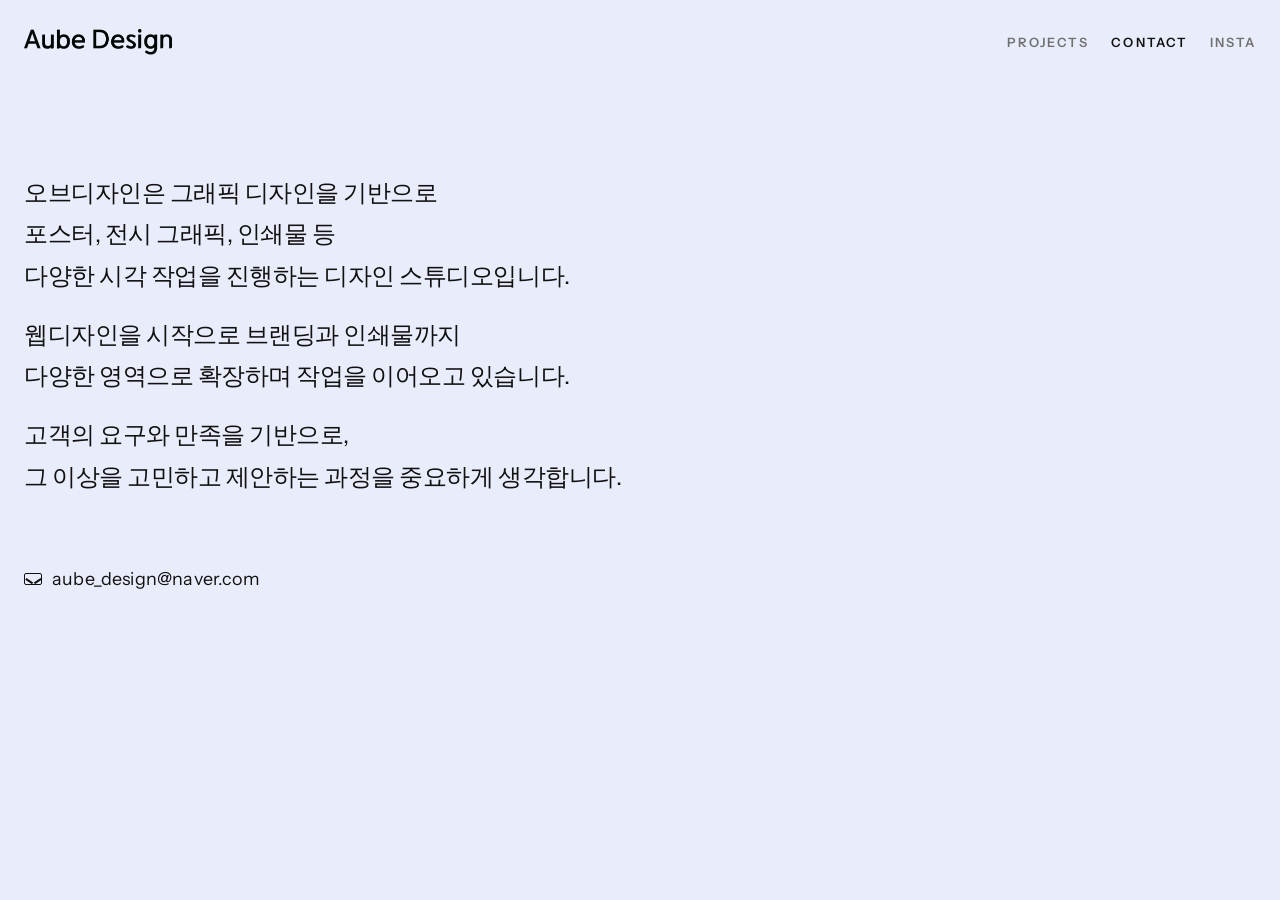
==== contact.html @ 8d256376 "Style contact email link" ====
<!DOCTYPE html>
<html lang="ko">
<head>
  <meta charset="UTF-8" />
  <meta name="viewport" content="width=device-width, initial-scale=1.0" />
  <title>Contact - Min Portfolio</title>
  <link rel="preconnect" href="https://fonts.googleapis.com" />
  <link rel="preconnect" href="https://fonts.gstatic.com" crossorigin />
  <link
    href="https://fonts.googleapis.com/css2?family=Instrument+Sans:wght@400;500;600;700&display=swap"
    rel="stylesheet"
  />
  <link rel="stylesheet" href="style.css" />
</head>
<body class="contact-page">
  <a class="skip-link" href="#content">본문으로 바로가기</a>

  <div class="page">
    <!-- 공통 상단 내비게이션 -->
    <header class="topbar reveal">
      <a class="brand" href="index.html" aria-label="Min Portfolio home">
        <span class="brand-text">MIN PORTFOLIO</span>
      </a>
      <nav class="menu" aria-label="주요 메뉴">
        <a href="project.html">Projects</a>
        <a href="contact.html" aria-current="page">Contact</a>
        <a href="https://www.instagram.com/aube.d_graphic/" target="_blank" rel="noopener noreferrer">Insta</a>
      </nav>
    </header>

    <main id="content">
      <section class="page-intro contact-intro reveal">
        <div class="contact-intro-copy">
          <p>
            오브디자인은 그래픽 디자인을 기반으로<br />
            포스터, 전시 그래픽, 인쇄물 등<br />
            다양한 시각 작업을 진행하는 디자인 스튜디오입니다.
          </p>
          <p>
            웹디자인을 시작으로 브랜딩과 인쇄물까지<br />
            다양한 영역으로 확장하며 작업을 이어오고 있습니다.
          </p>
          <p>
            고객의 요구와 만족을 기반으로,<br />
            그 이상을 고민하고 제안하는 과정을 중요하게 생각합니다.<br />
            <br />
          </p>
          <p class="contact-email">
            <a href="mailto:aube_design@naver.com">
              <span class="contact-email-icon" aria-hidden="true"></span>
              <span>aube_design@naver.com</span>
            </a>
          </p>
        </div>
      </section>

      <!-- 연락 정보 -->
      <section class="info-list info-list-contact contact-content reveal" aria-label="연락 정보" hidden>
        <div class="info-row">
          <span>Email</span>
          <a href="mailto:aube_design@naver.com">aube_design@naver.com</a>
        </div>
        <div class="info-row">
          <span>Kakaotalk</span>
          <p>채널</p>
        </div>
        <div class="info-row">
          <span>Instagram</span>
          <a href="https://www.instagram.com/aube.d_graphic/" target="_blank" rel="noopener noreferrer">@aube.d_graphic</a>
        </div>
      </section>
    </main>
  </div>

  <script src="script.js"></script>
</body>
</html>
---- style.css ----
:root {
  --bg: #ffffff;
  --surface: #f8f8f8;
  --text: #111111;
  --muted: #707070;
  --line: rgba(17, 17, 17, 0.12);
  --line-strong: rgba(17, 17, 17, 0.22);
  --font-sans: "Instrument Sans", sans-serif;
  --page-width: min(1280px, calc(100% - 40px));
  --page-padding-bottom: 80px;
  --section-padding-top: 88px;
  --work-padding-top: 112px;
  --grid-gap-x: 40px;
  --grid-gap-y: 64px;
  --radius: 2px;
  --shadow-soft: 0 16px 40px rgba(17, 17, 17, 0.06);
}

/* Base */
*,
*::before,
*::after {
  box-sizing: border-box;
}

html {
  scroll-behavior: smooth;
}

body {
  margin: 0;
  background: var(--bg);
  color: var(--text);
  font-family: var(--font-sans);
  letter-spacing: -0.015em;
}

body.contact-page {
  background: #e9ecfb;
}

a {
  color: inherit;
  text-decoration: none;
}

img {
  display: block;
  max-width: 100%;
}

.skip-link {
  position: absolute;
  top: 12px;
  left: 12px;
  z-index: 100;
  padding: 10px 14px;
  background: var(--text);
  color: var(--bg);
  transform: translateY(-150%);
  transition: transform 0.2s ease;
}

.skip-link:focus {
  transform: translateY(0);
}

.page {
  width: var(--page-width);
  margin: 0 auto;
  padding: 24px 0 var(--page-padding-bottom);
}

/* Header */
.topbar,
.menu,
.section-head {
  display: flex;
}

.topbar {
  align-items: center;
  justify-content: space-between;
  gap: 24px;
  padding: 4px 4px 0;
}

.brand,
.menu {
  font-size: 0.8rem;
  font-weight: 600;
  letter-spacing: 0.16em;
  text-transform: uppercase;
}

.brand {
  position: relative;
  display: inline-flex;
  align-items: center;
  min-height: 28px;
}

.brand-logo {
  display: block;
  max-height: 28px;
  width: auto;
}

.menu {
  flex-wrap: wrap;
  gap: 22px;
  color: var(--muted);
}

.menu a[aria-current="page"] {
  color: var(--text);
}

.brand:hover,
.menu a:hover {
  opacity: 0.55;
}

.brand.has-logo .brand-text {
  position: absolute;
  overflow: hidden;
  width: 1px;
  height: 1px;
  margin: -1px;
  padding: 0;
  border: 0;
  clip: rect(0 0 0 0);
  clip: rect(0, 0, 0, 0);
}

/* Shared typography */
.eyebrow,
.detail-gallery-label,
.section-note,
.info-row span {
  color: var(--muted);
  font-size: 0.82rem;
  font-weight: 600;
  letter-spacing: 0.12em;
  text-transform: uppercase;
}

.eyebrow {
  margin: 0 0 18px;
  font-size: 0.78rem;
  letter-spacing: 0.14em;
}

.section-note {
  margin: 0;
  font-size: 0.74rem;
}

.page-title,
.detail-title,
.section-head h1,
.section-head h2,
.project-title {
  margin: 0;
  font-weight: 600;
  letter-spacing: -0.07em;
}

.page-title {
  font-size: clamp(3rem, 6.8vw, 5.8rem);
  line-height: 0.9;
}

.hero-copy,
.detail-summary,
.detail-overview {
  color: var(--muted);
  line-height: 1.8;
}

/* Shared surfaces */
.surface-art {
  border-radius: var(--radius);
  background:
    linear-gradient(135deg, rgba(255, 228, 186, 0.78), rgba(255, 255, 255, 0.5) 32%),
    radial-gradient(circle at 78% 24%, rgba(188, 231, 255, 0.8), transparent 22%),
    radial-gradient(circle at 68% 72%, rgba(255, 196, 204, 0.74), transparent 26%),
    linear-gradient(180deg, var(--surface), #efefef);
}

.surface-art::before {
  content: "";
  position: absolute;
  inset: 0;
  background:
    linear-gradient(120deg, rgba(255, 255, 255, 0.26), transparent 34%),
    linear-gradient(180deg, transparent 58%, rgba(255, 255, 255, 0.36));
}

/* Home / list sections */
.hero-image {
  margin-top: 36px;
}

.hero-image-inner {
  position: relative;
  min-height: 72vh;
  overflow: hidden;
}

.hero-image-inner p {
  position: absolute;
  right: 24px;
  bottom: 20px;
  z-index: 1;
  margin: 0;
  color: rgba(17, 17, 17, 0.7);
  font-size: 0.8rem;
  letter-spacing: 0.02em;
}

.page-intro {
  padding: var(--section-padding-top) 4px 24px;
}

.intro-copy {
  grid-column: auto;
  max-width: 32rem;
  margin-top: 18px;
}

.contact-intro {
  padding-bottom: 8px;
}

.contact-intro-copy {
  max-width: 43rem;
  display: grid;
  gap: 18px;
  margin-top: 28px;
}

.contact-intro-copy p {
  margin: 0;
  color: var(--text);
  font-size: clamp(1.2rem, 2vw, 1.5rem);
  line-height: 1.72;
  letter-spacing: -0.02em;
}

.contact-email {
  margin-top: 10px;
}

.contact-email a {
  display: inline-flex;
  align-items: center;
  gap: 10px;
  font-size: clamp(1rem, 1.4vw, 1.15rem);
  letter-spacing: 0.01em;
  color: var(--text);
}

.contact-email-icon {
  width: 18px;
  height: 12px;
  border: 1.5px solid currentColor;
  border-radius: 2px;
  position: relative;
  flex: 0 0 auto;
}

.contact-email-icon::before,
.contact-email-icon::after {
  content: "";
  position: absolute;
  top: 4px;
  width: 8px;
  height: 1.5px;
  background: currentColor;
}

.contact-email-icon::before {
  left: 0.5px;
  transform: rotate(33deg);
  transform-origin: left center;
}

.contact-email-icon::after {
  right: 0.5px;
  transform: rotate(-33deg);
  transform-origin: right center;
}

.work {
  padding-top: var(--work-padding-top);
}

.section-head {
  justify-content: space-between;
  align-items: end;
  gap: 20px;
  padding: 0 4px 22px;
}

.section-head h1,
.section-head h2 {
  font-size: clamp(2.2rem, 4vw, 3.2rem);
  line-height: 0.92;
}

.project-gallery {
  display: grid;
  grid-template-columns: repeat(3, minmax(0, 1fr));
  gap: var(--grid-gap-y) var(--grid-gap-x);
}

.project-item {
  display: grid;
  gap: 14px;
  transition:
    transform 0.28s ease,
    opacity 0.28s ease;
}

.project-item:hover {
  transform: translateY(-2px);
}

.project-thumb {
  position: relative;
  aspect-ratio: 4 / 2.7;
  width: 100%;
  border-radius: var(--radius);
  overflow: hidden;
  background-size: cover;
  background-position: center;
  box-shadow: var(--shadow-soft);
  transition:
    transform 0.4s ease,
    filter 0.4s ease,
    box-shadow 0.4s ease;
}

.project-item:hover .project-thumb {
  transform: scale(1.01);
  filter: contrast(1.01) saturate(1.01);
  box-shadow: 0 20px 42px rgba(17, 17, 17, 0.09);
}

.project-thumb-image,
.project-thumb-video,
.hero-image-asset,
.detail-thumb-image,
.detail-gallery-video,
.detail-gallery-image {
  width: 100%;
  height: 100%;
  object-fit: cover;
}

.hero-image-asset,
.project-thumb-image,
.detail-thumb-image {
  position: absolute;
  inset: 0;
}


.project-thumb-video {
  position: absolute;
  inset: 0;
  object-fit: cover;
}

.project-thumb-contain {
  display: grid;
  place-items: center;
  background: #a1a6ac;
}

.project-thumb-contain .project-thumb-image {
  position: absolute;
  inset: 0;
  width: 100%;
  height: 100%;
  max-width: none;
  max-height: none;
  object-fit: contain;
  object-position: center center;
  margin: 0;
  filter: drop-shadow(0 12px 22px rgba(17, 17, 17, 0.18));
}

.project-text {
  display: grid;
  gap: 6px;
}

.project-title {
  font-size: clamp(1.05rem, 1.6vw, 1.45rem);
  line-height: 0.96;
  letter-spacing: -0.03em;
}

.project-meta {
  color: var(--muted);
  font-size: 0.84rem;
  font-weight: 500;
  letter-spacing: 0.01em;
  display: none;
}

/* Project detail */
.detail-visual {
  margin-top: 40px;
}

.detail-thumb {
  position: relative;
  aspect-ratio: 4 / 2.7;
  overflow: hidden;
  border-radius: var(--radius);
}

.detail-thumb-contain {
  display: grid;
  place-items: center;
  background: #a1a6ac;
}

.detail-thumb-contain .detail-thumb-image {
  position: absolute;
  inset: 0;
  width: 100%;
  height: 100%;
  max-width: none;
  max-height: none;
  margin: 0;
  object-fit: contain;
  object-position: center center;
}

.detail-copy {
  max-width: 980px;
  padding: 88px 4px 0;
}

.detail-year {
  margin: 0 0 14px;
  color: var(--muted);
  font-size: 0.92rem;
  letter-spacing: 0.01em;
}

.detail-title {
  font-size: clamp(2.3rem, 4vw, 3.2rem);
  line-height: 1;
}

.detail-summary,
.detail-overview {
  max-width: 920px;
  margin: 18px 0 0;
  font-size: clamp(0.94rem, 1.15vw, 1.02rem);
  line-height: 1.65;
  letter-spacing: -0.015em;
}

.detail-summary {
  color: #1b1b1b;
  font-size: clamp(1rem, 1.28vw, 1.1rem);
}

.detail-overview {
  color: var(--muted);
}

.detail-gallery {
  padding-top: 72px;
}

.detail-gallery-grid {
  display: grid;
  grid-template-columns: 1fr;
  gap: 24px;
}

.detail-gallery-item {
  position: relative;
  min-height: 52vh;
  overflow: hidden;
  border: 0;
  border-radius: var(--radius);
  background: transparent;
}

.detail-gallery-item.has-video {
  display: grid;
  place-items: center;
  background: #ffffff;
}

.detail-gallery-item::before {
  content: "TEMP IMAGE";
  position: absolute;
  top: 16px;
  left: 16px;
  z-index: 1;
  padding: 8px 10px;
  background: rgba(255, 255, 255, 0.88);
  color: var(--text);
  font-size: 0.72rem;
  font-weight: 700;
  letter-spacing: 0.08em;
  border-radius: 999px;
}

.detail-gallery-item.has-asset::before,
.detail-thumb.has-asset::before {
  content: none;
}

.detail-gallery-item.has-video .detail-gallery-video {
  display: block;
  position: relative;
  width: min(600px, 100%);
  height: auto;
  max-height: 100%;
  border: 1px solid #111111;
  outline: 0;
  object-fit: contain;
}

.detail-back {
  display: flex;
  justify-content: space-between;
  align-items: center;
  gap: 16px;
  padding-top: 32px;
}

.back-link {
  display: inline-flex;
  align-items: center;
  justify-content: center;
  min-height: 48px;
  padding: 0 20px;
  border: 1px solid var(--text);
  color: var(--text);
  font-size: 0.96rem;
  font-weight: 500;
  letter-spacing: -0.01em;
}

.detail-back .back-link[hidden] {
  visibility: hidden;
  pointer-events: none;
}

.detail-back .back-link:not(.back-link-prev):not(.back-link-next) {
  margin: 0 auto;
}

.back-link-prev,
.back-link-next {
  width: 42px;
  height: 42px;
  min-width: 42px;
  min-height: 42px;
  padding: 0;
  border: 0;
  font-size: 1.75rem;
  font-weight: 700;
  line-height: 1;
  position: relative;
}

.back-link-prev::before,
.back-link-next::before {
  content: "";
  position: absolute;
  top: 50%;
  left: 50%;
  width: 22px;
  height: 2px;
  background: var(--text);
  transform: translate(-50%, -50%);
}

.back-link-prev::before {
  margin-left: 1px;
}

.back-link-next::before {
  margin-left: -1px;
}

.back-link-prev::after,
.back-link-next::after {
  content: "";
  position: absolute;
  top: 50%;
  width: 12px;
  height: 12px;
  border-top: 2px solid var(--text);
  border-right: 2px solid var(--text);
}

.back-link-prev::after {
  left: 50%;
  transform: translate(-11px, -50%) rotate(-135deg);
}

.back-link-next::after {
  left: 50%;
  transform: translate(-2px, -50%) rotate(45deg);
}

.back-link-list {
  min-width: 120px;
}

.back-link:hover {
  opacity: 0.6;
}

/* Info pages */
.info-list {
  border-top: 1px solid var(--line);
}

.info-row {
  display: grid;
  grid-template-columns: 120px minmax(0, 1fr);
  gap: 18px;
  padding: 22px 4px;
  border-bottom: 1px solid var(--line);
}

.info-row p,
.info-row a {
  margin: 0;
  font-size: clamp(1.2rem, 2vw, 1.8rem);
  line-height: 1.2;
  letter-spacing: -0.04em;
}

.info-list-contact .info-row p,
.info-list-contact .info-row a {
  font-size: clamp(1rem, 1.5vw, 1.3rem);
}

.contact-content {
  padding-top: 72px;
  border-top: 0;
}

.contact-content .info-row:first-child {
  border-top: 1px solid var(--line);
}

/* Color variants */
.thumb-sand {
  background:
    radial-gradient(circle at 30% 30%, rgba(255, 255, 255, 0.34), transparent 28%),
    linear-gradient(135deg, #f4d39d, #f8e6ca 58%, #fcf7ef);
}

.thumb-ocean {
  background:
    radial-gradient(circle at 75% 25%, rgba(255, 255, 255, 0.36), transparent 24%),
    linear-gradient(135deg, #b6dff4, #d9eff9 58%, #f7fbfd);
}

.thumb-forest {
  background:
    radial-gradient(circle at 32% 28%, rgba(255, 255, 255, 0.3), transparent 24%),
    linear-gradient(135deg, #cfe5d7, #e4f2e8 58%, #f9fcfa);
}

.thumb-rose {
  background:
    radial-gradient(circle at 70% 26%, rgba(255, 255, 255, 0.34), transparent 24%),
    linear-gradient(135deg, #f3c8d2, #f8e2e7 58%, #fdf8f9);
}

.thumb-stone {
  background:
    radial-gradient(circle at 28% 24%, rgba(255, 255, 255, 0.2), transparent 24%),
    linear-gradient(135deg, #8f959c, #a1a6ac 58%, #bcc1c7);
}


.thumb-night {
  background:
    radial-gradient(circle at 68% 24%, rgba(255, 255, 255, 0.24), transparent 20%),
    linear-gradient(135deg, #c9d7ea, #e4edf7 58%, #f8fbff);
}

/* Motion */
.reveal {
  opacity: 0;
  transform: translateY(26px);
  transition:
    opacity 0.8s ease,
    transform 0.8s ease;
}

.reveal-delay {
  transition-delay: 0.12s;
}

.reveal.is-visible {
  opacity: 1;
  transform: translateY(0);
}

/* Responsive */
@media (max-width: 900px) {
  :root {
    --section-padding-top: 64px;
    --work-padding-top: 80px;
    --grid-gap-x: 24px;
    --grid-gap-y: 44px;
  }

  .project-gallery {
    grid-template-columns: repeat(2, minmax(0, 1fr));
  }

  .hero-image-inner {
    min-height: 58vh;
  }

  .detail-thumb {
    aspect-ratio: 4 / 2.7;
  }

  .detail-thumb-contain .detail-thumb-image {
    max-width: none;
    max-height: none;
  }

  .detail-copy {
    padding-top: 64px;
  }

  .detail-gallery-item {
    min-height: 38vh;
  }
}

@media (max-width: 640px) {
  :root {
    --page-width: min(100% - 24px, 100%);
    --page-padding-bottom: 48px;
    --section-padding-top: 48px;
    --work-padding-top: 64px;
  }

  .topbar {
    align-items: flex-start;
    gap: 14px;
  }

  .brand-logo {
    max-height: 24px;
  }

  .menu {
    gap: 8px 14px;
  }

  .section-head {
    flex-direction: column;
    align-items: flex-start;
    gap: 8px;
  }

  .page-title {
    font-size: clamp(2.8rem, 14vw, 4.8rem);
  }

  .hero-copy,
  .intro-copy {
    max-width: none;
    font-size: 0.95rem;
  }

  .hero-image {
    margin-top: 28px;
  }

  .hero-image-inner {
    min-height: 42vh;
  }

  .hero-image-inner p {
    right: 16px;
    bottom: 16px;
  }

  .project-gallery {
    grid-template-columns: 1fr;
    gap: 28px;
  }

  .project-item {
    gap: 12px;
  }

  .project-title {
    font-size: 1.45rem;
  }

  .info-row {
    grid-template-columns: 1fr;
    gap: 8px;
    padding: 18px 4px;
  }

  .info-row p,
  .info-row a {
    font-size: 1.08rem;
  }

  .detail-visual {
    margin-top: 48px;
  }

  .detail-thumb {
    aspect-ratio: 4 / 2.7;
  }

  .detail-thumb-contain .detail-thumb-image {
    max-width: none;
    max-height: none;
  }

  .detail-copy {
    padding-top: 48px;
  }

  .detail-title {
    font-size: 2rem;
  }

  .detail-summary,
  .detail-overview {
    font-size: 0.95rem;
  }

  .detail-gallery {
    padding-top: 40px;
  }

  .detail-gallery-item {
    min-height: 26vh;
  }

  .back-link {
    width: 100%;
  }

  .back-link-prev,
  .back-link-next {
    width: 42px;
    height: 42px;
    align-self: center;
  }

  .detail-back {
    flex-direction: row;
    align-items: center;
    justify-content: center;
    gap: 20px;
  }

  .detail-back .back-link:not(.back-link-prev):not(.back-link-next) {
    margin: 0;
  }

  .back-link-list {
    width: auto;
    min-width: auto;
  }

  .detail-back .back-link[hidden] {
    display: none;
  }
}

@media (prefers-reduced-motion: reduce) {
  *,
  *::before,
  *::after {
    animation: none !important;
    transition-duration: 0.01ms !important;
    scroll-behavior: auto !important;
  }

  .reveal {
    opacity: 1;
    transform: none;
  }
}
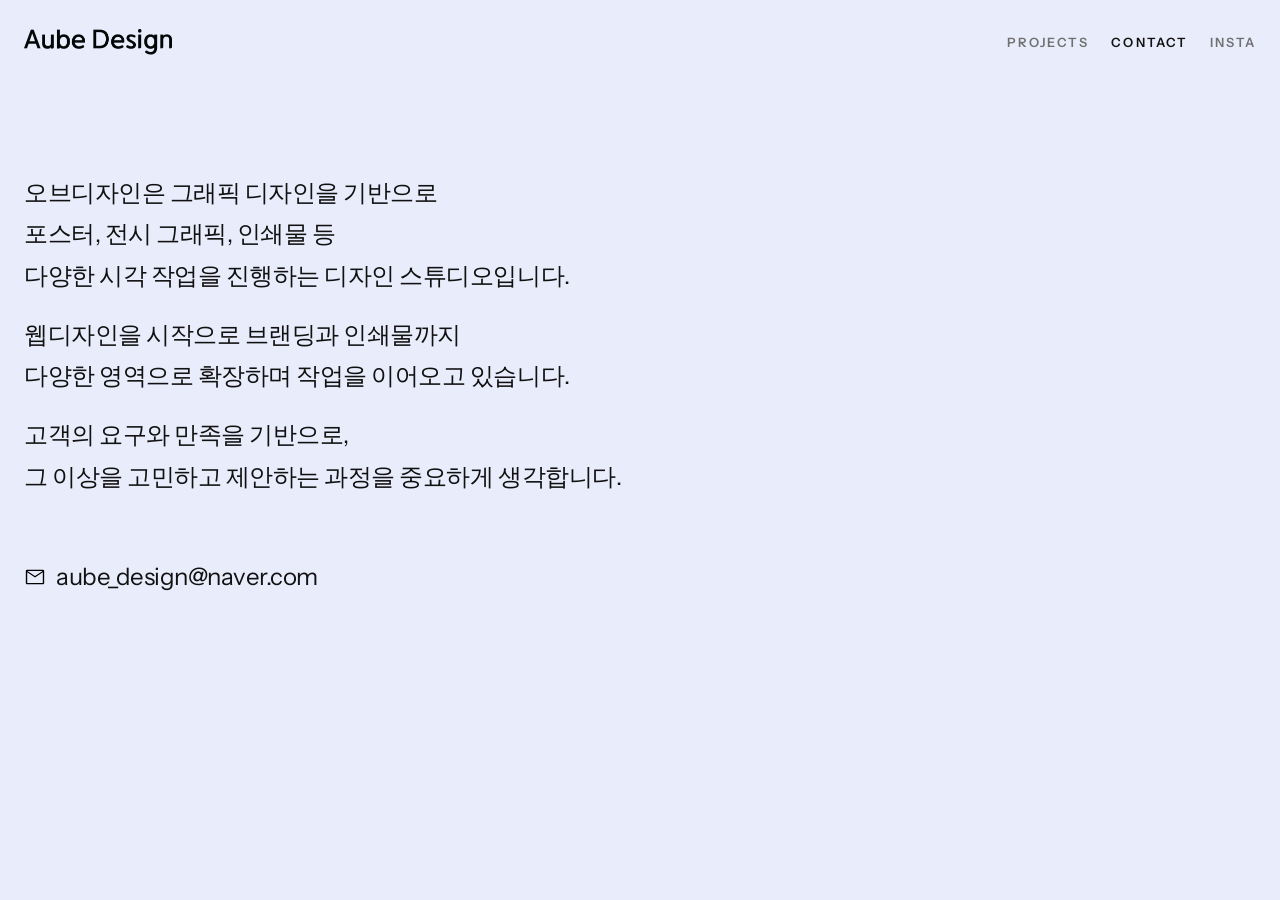
==== commit ad0fc0f1: "Use mail icon asset on contact page" ====
--- a/contact.html
+++ b/contact.html
@@ -47,7 +47,7 @@
           </p>
           <p class="contact-email">
             <a href="mailto:aube_design@naver.com">
-              <span class="contact-email-icon" aria-hidden="true"></span>
+              <img class="contact-email-icon" src="assets/images/common/mail.svg" alt="" aria-hidden="true" />
               <span>aube_design@naver.com</span>
             </a>
           </p>
--- a/style.css
+++ b/style.css
@@ -256,40 +256,17 @@
   display: inline-flex;
   align-items: center;
   gap: 10px;
-  font-size: clamp(1rem, 1.4vw, 1.15rem);
-  letter-spacing: 0.01em;
   color: var(--text);
+  font-size: inherit;
+  line-height: inherit;
+  letter-spacing: inherit;
 }
 
 .contact-email-icon {
-  width: 18px;
-  height: 12px;
-  border: 1.5px solid currentColor;
-  border-radius: 2px;
-  position: relative;
+  width: 22px;
+  height: 22px;
   flex: 0 0 auto;
-}
-
-.contact-email-icon::before,
-.contact-email-icon::after {
-  content: "";
-  position: absolute;
-  top: 4px;
-  width: 8px;
-  height: 1.5px;
-  background: currentColor;
-}
-
-.contact-email-icon::before {
-  left: 0.5px;
-  transform: rotate(33deg);
-  transform-origin: left center;
-}
-
-.contact-email-icon::after {
-  right: 0.5px;
-  transform: rotate(-33deg);
-  transform-origin: right center;
+  object-fit: contain;
 }
 
 .work {
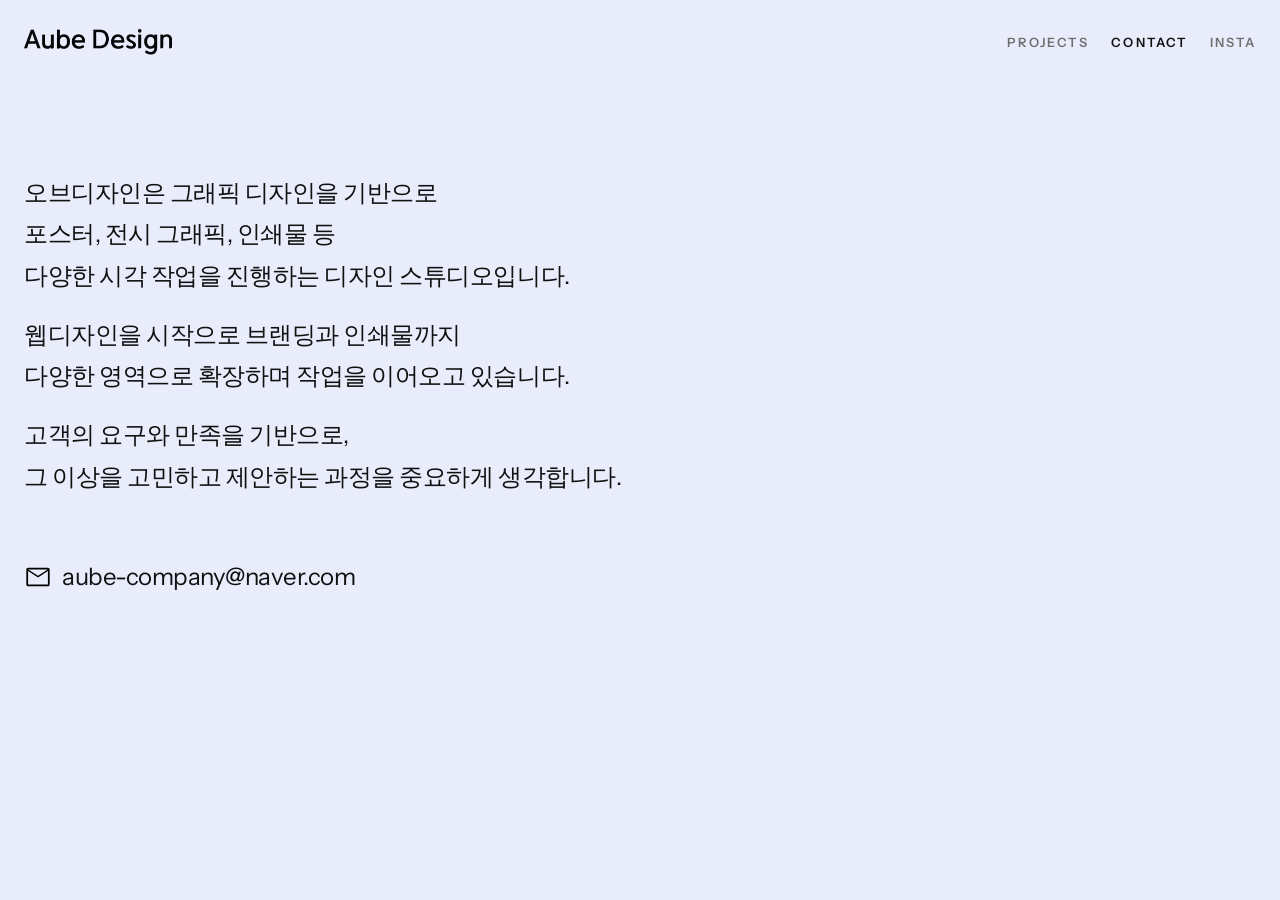
==== commit 771c3a20: "Update contact email address" ====
--- a/contact.html
+++ b/contact.html
@@ -46,9 +46,9 @@
             <br />
           </p>
           <p class="contact-email">
-            <a href="mailto:aube_design@naver.com">
+            <a href="mailto:aube-company@naver.com">
               <img class="contact-email-icon" src="assets/images/common/mail.svg" alt="" aria-hidden="true" />
-              <span>aube_design@naver.com</span>
+              <span>aube-company@naver.com</span>
             </a>
           </p>
         </div>
@@ -58,7 +58,7 @@
       <section class="info-list info-list-contact contact-content reveal" aria-label="연락 정보" hidden>
         <div class="info-row">
           <span>Email</span>
-          <a href="mailto:aube_design@naver.com">aube_design@naver.com</a>
+          <a href="mailto:aube-company@naver.com">aube-company@naver.com</a>
         </div>
         <div class="info-row">
           <span>Kakaotalk</span>
--- a/style.css
+++ b/style.css
@@ -263,8 +263,8 @@
 }
 
 .contact-email-icon {
-  width: 22px;
-  height: 22px;
+  width: 28px;
+  height: 28px;
   flex: 0 0 auto;
   object-fit: contain;
 }
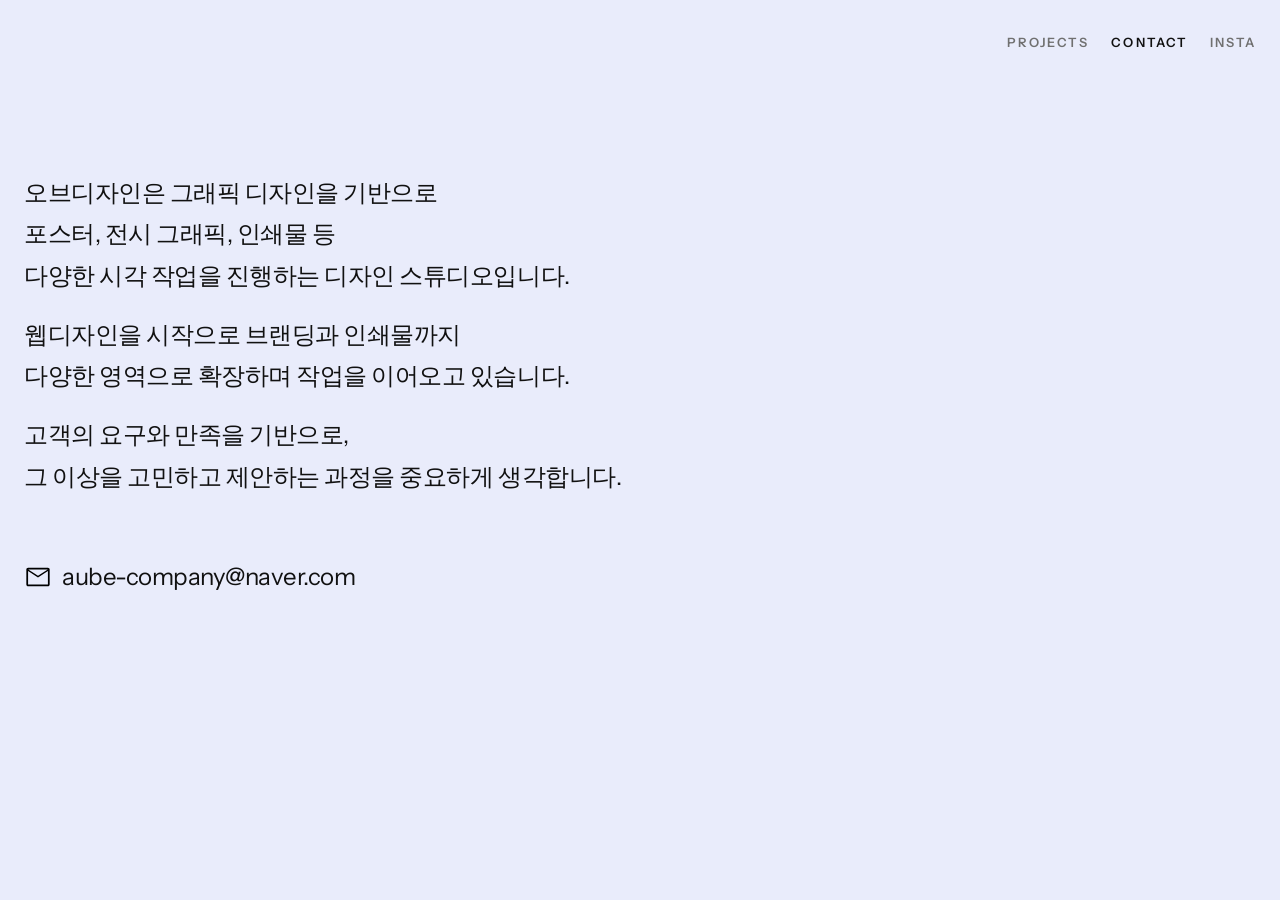
==== commit 775eef55: "Add SVG favicon" ====
--- a/contact.html
+++ b/contact.html
@@ -10,6 +10,7 @@
     href="https://fonts.googleapis.com/css2?family=Instrument+Sans:wght@400;500;600;700&display=swap"
     rel="stylesheet"
   />
+  <link rel="icon" href="favicon.svg" type="image/svg+xml" />
   <link rel="stylesheet" href="style.css" />
 </head>
 <body class="contact-page">
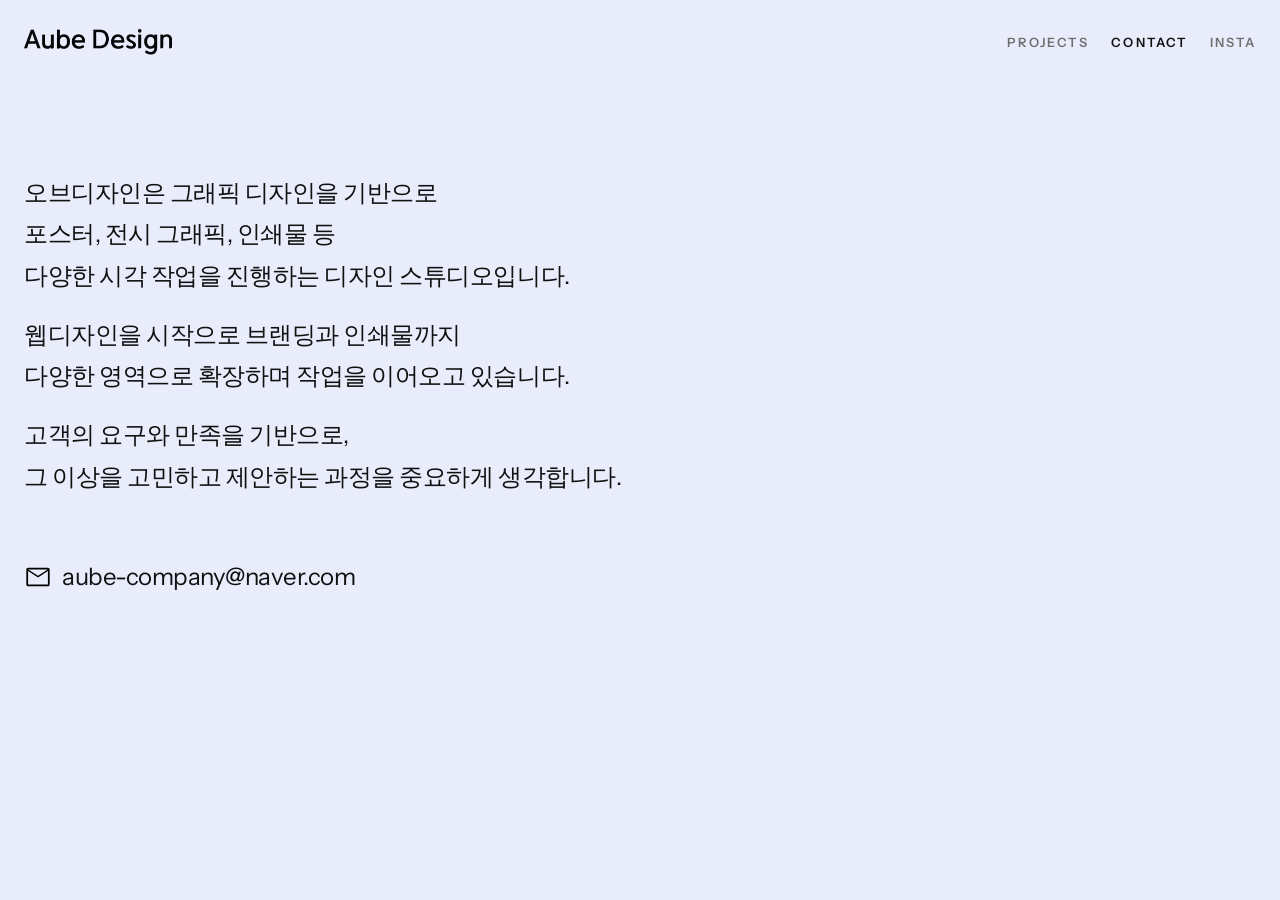
==== commit 27015f05: "Switch header logo back to PNG" ====
--- a/contact.html
+++ b/contact.html
@@ -19,7 +19,8 @@
   <div class="page">
     <!-- 공통 상단 내비게이션 -->
     <header class="topbar reveal">
-      <a class="brand" href="index.html" aria-label="Min Portfolio home">
+      <a class="brand has-logo" href="index.html" aria-label="Min Portfolio home">
+        <img class="brand-logo" src="assets/images/common/logo.png" alt="" aria-hidden="true" />
         <span class="brand-text">MIN PORTFOLIO</span>
       </a>
       <nav class="menu" aria-label="주요 메뉴">
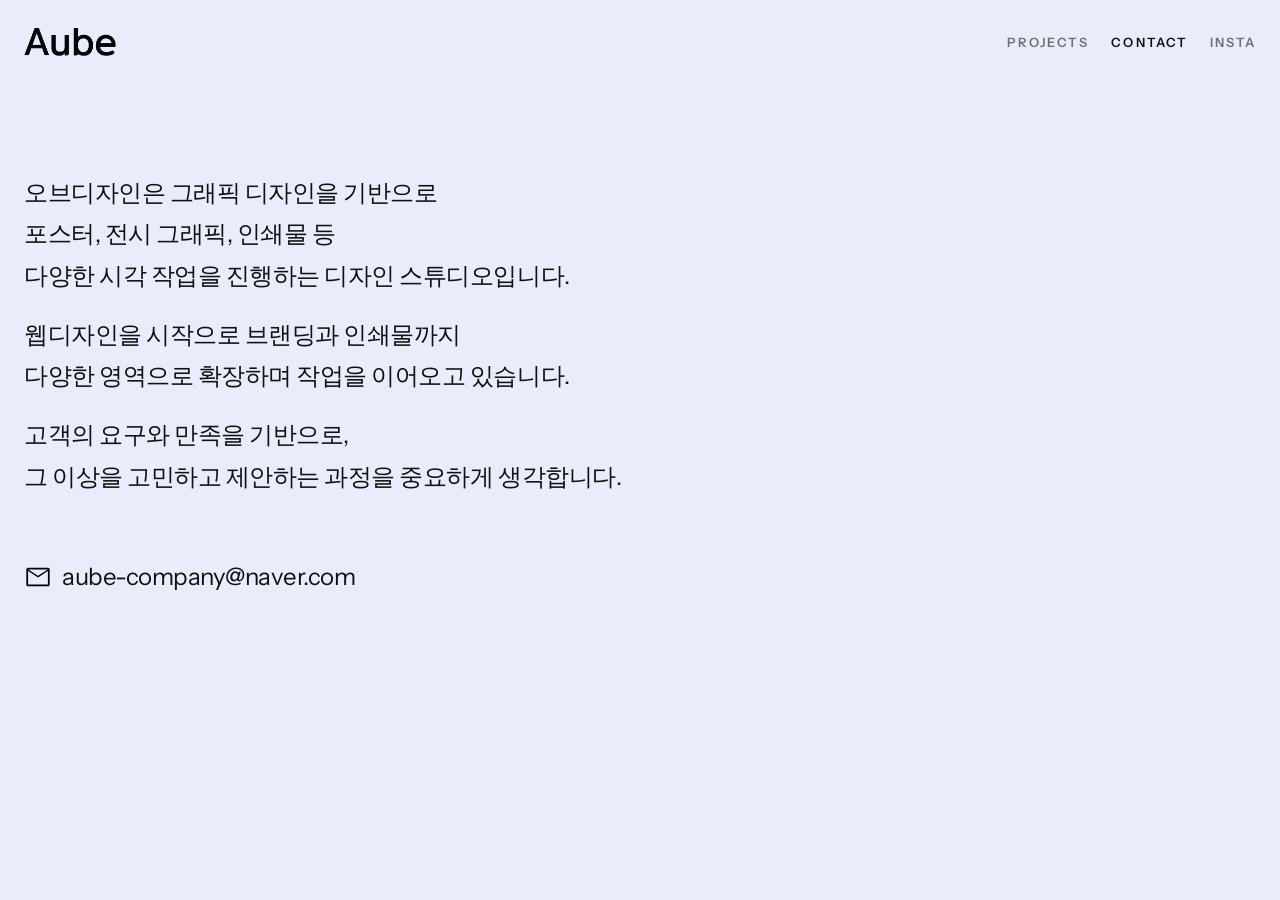
==== commit 20fef2e1: "Improve favicon link tags" ====
--- a/contact.html
+++ b/contact.html
@@ -10,7 +10,8 @@
     href="https://fonts.googleapis.com/css2?family=Instrument+Sans:wght@400;500;600;700&display=swap"
     rel="stylesheet"
   />
-  <link rel="icon" href="favicon.svg" type="image/svg+xml" />
+  <link rel="icon" href="/favicon.svg" sizes="any" type="image/svg+xml" />
+  <link rel="shortcut icon" href="/favicon.svg" type="image/svg+xml" />
   <link rel="stylesheet" href="style.css" />
 </head>
 <body class="contact-page">
